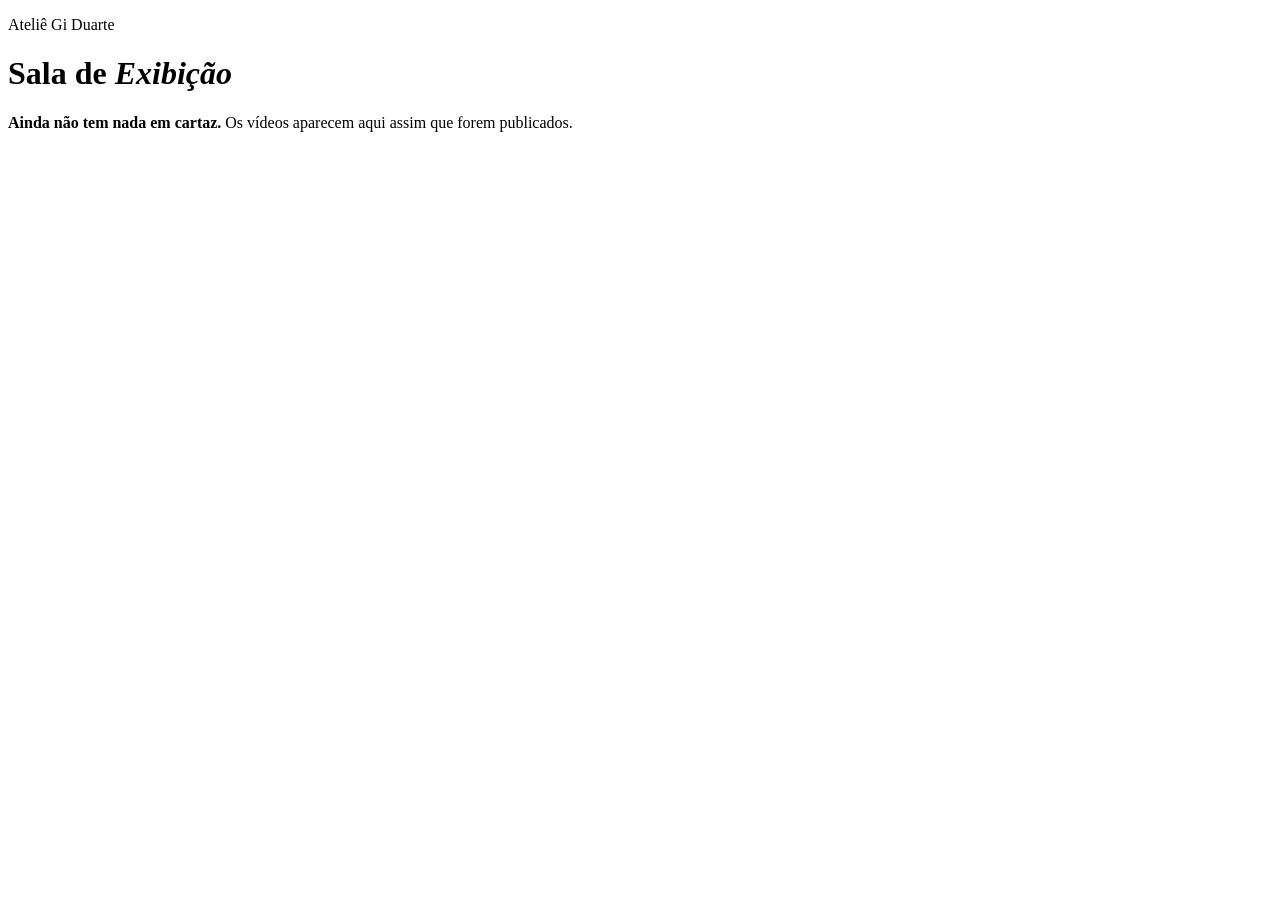
==== index.html @ 1ab86011 "Sala de Exibicao: pagina publica" ====
<!doctype html>
<html lang="pt-BR">
<head>
<meta charset="utf-8">
<meta name="viewport" content="width=device-width, initial-scale=1">
<title>Sala de Exibição · Ateliê Gi Duarte</title>
<meta name="description" content="Sala de exibição privada do Ateliê Gi Duarte.">
<link rel="stylesheet" href="estilo.css">
</head>
<body>
<div class="wrap">

  <header class="topo">
    <div>
      <p class="olho">Ateliê Gi Duarte</p>
      <h1>Sala de <em>Exibição</em></h1>
    </div>
  </header>

  <div id="conteudo">
    <div class="vazio"><strong>Carregando…</strong>Só um instante.</div>
  </div>
</div>

<script>
const $ = (s) => document.querySelector(s);

function timecode(segundos) {
  const s = Math.max(0, Math.floor(segundos || 0));
  const h = String(Math.floor(s / 3600)).padStart(2, '0');
  const m = String(Math.floor((s % 3600) / 60)).padStart(2, '0');
  return `${h}:${m}:${String(s % 60).padStart(2, '0')}`;
}
function escapar(t) {
  const d = document.createElement('div');
  d.textContent = t ?? '';
  return d.innerHTML;
}

let videos = [];

function tocar(i) {
  const v = videos[i];
  const p = $('#player');
  p.src = v.arquivo;
  p.load();
  $('#titulo').textContent = v.titulo;
  $('#descricao').textContent = v.descricao || '';
  $('#descricao').style.display = v.descricao ? 'block' : 'none';
  document.querySelectorAll('.faixa').forEach((f, k) => f.classList.toggle('tocando', k === i));
  location.hash = 'v' + (i + 1);
}

async function iniciar() {
  try {
    const r = await fetch('videos.json?v=' + Date.now());
    videos = await r.json();
  } catch {
    videos = [];
  }

  if (!Array.isArray(videos) || !videos.length) {
    $('#conteudo').innerHTML = `
      <div class="vazio">
        <strong>Ainda não tem nada em cartaz.</strong>
        Os vídeos aparecem aqui assim que forem publicados.
      </div>`;
    return;
  }

  $('#conteudo').innerHTML = `
    <div class="sala">
      <section class="palco">
        <video id="player" controls playsinline preload="metadata" controlsList="nodownload"></video>
        <h2 id="titulo"></h2>
        <p class="desc" id="descricao"></p>
      </section>
      <nav class="alinhamento" aria-label="Lista de vídeos">
        ${videos.map((v, i) => `
          <button class="faixa" data-i="${i}">
            <span class="num">${String(i + 1).padStart(2, '0')}</span>
            <span class="info">
              <b>${escapar(v.titulo)}</b>
              <span>${timecode(v.duracao)}</span>
            </span>
          </button>`).join('')}
      </nav>
    </div>`;

  document.querySelectorAll('.faixa').forEach((f) =>
    f.addEventListener('click', () => tocar(Number(f.dataset.i)))
  );

  // permite mandar o link já apontando pra um vídeo: ...github.io/ateliegiduarte/#v2
  const alvo = parseInt((location.hash.match(/^#v(\d+)$/) || [])[1], 10);
  tocar(alvo >= 1 && alvo <= videos.length ? alvo - 1 : 0);
}

iniciar();
</script>
</body>
</html>
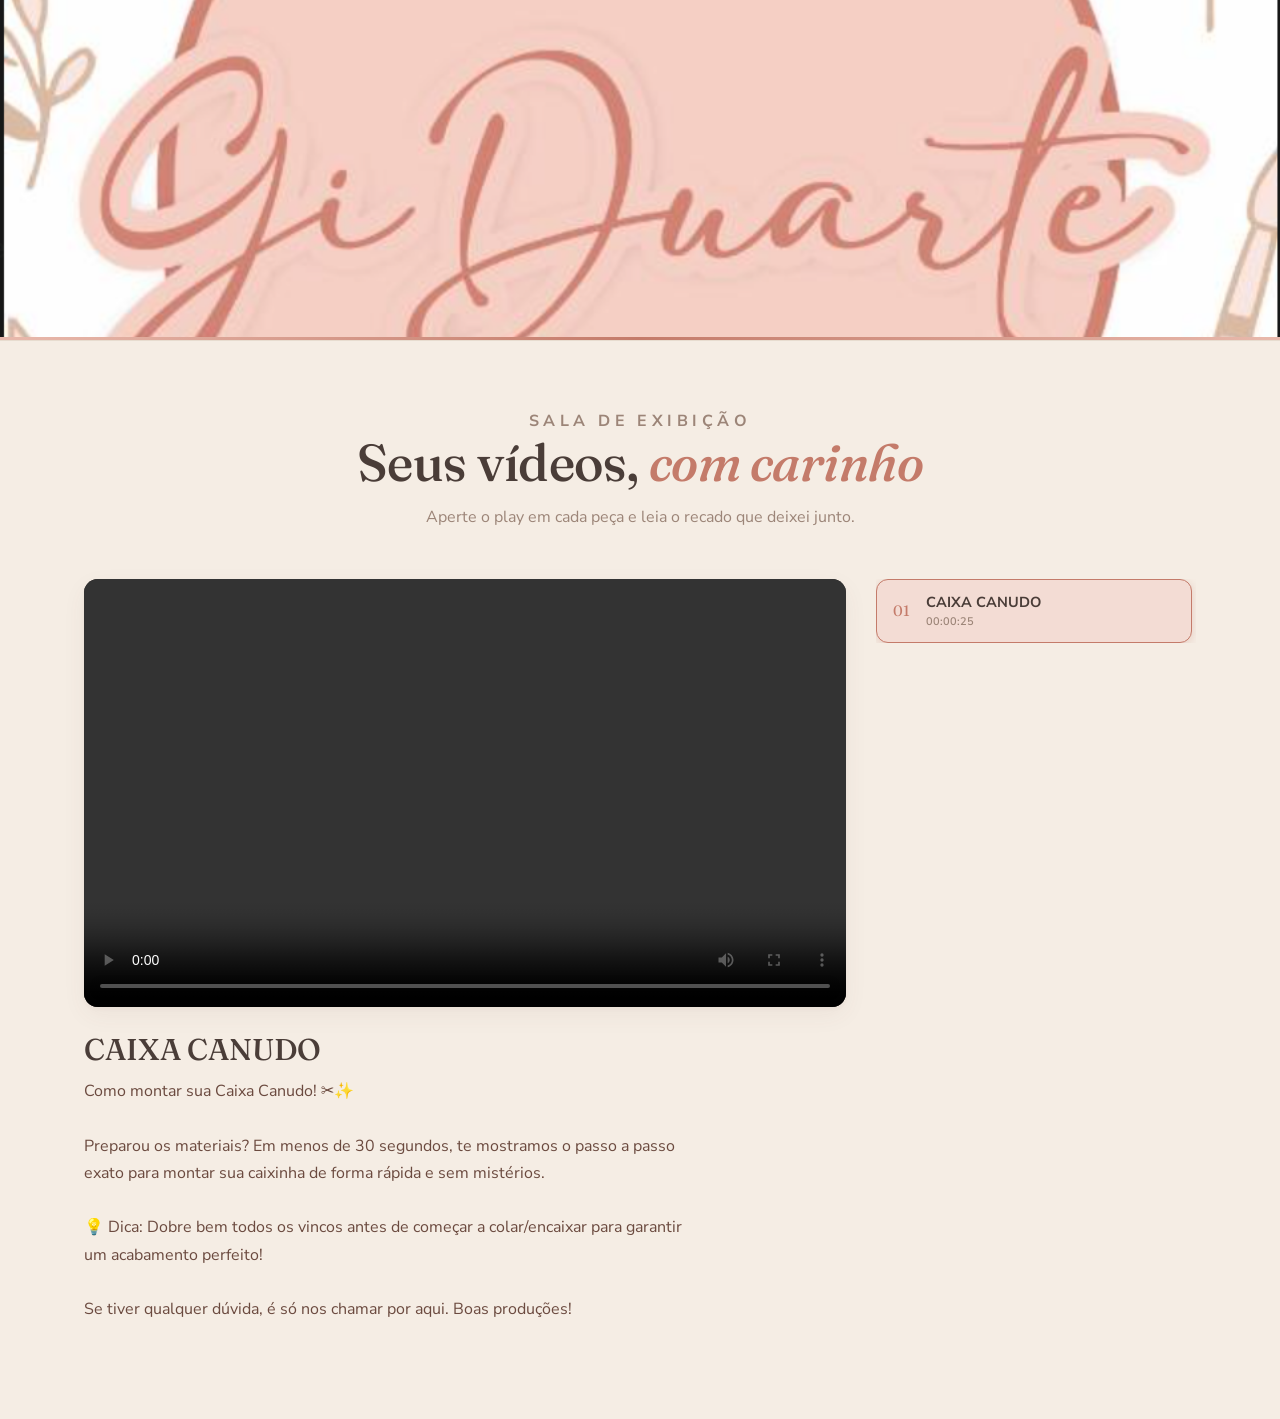
==== commit 1a8a2387: "Nova identidade: logo em banner, paleta terrosa Atelie Gi Duarte" ====
--- a/index.html
+++ b/index.html
@@ -8,14 +8,17 @@
 <link rel="stylesheet" href="estilo.css">
 </head>
 <body>
+
+<div class="banner">
+  <img src="img/logo.png" alt="Ateliê Gi Duarte — Personalizados">
+</div>
+
 <div class="wrap">
-
-  <header class="topo">
-    <div>
-      <p class="olho">Ateliê Gi Duarte</p>
-      <h1>Sala de <em>Exibição</em></h1>
-    </div>
-  </header>
+  <div class="intro">
+    <p class="olho">Sala de Exibição</p>
+    <h1>Seus vídeos, <em>com carinho</em></h1>
+    <p>Aperte o play em cada peça e leia o recado que deixei junto.</p>
+  </div>
 
   <div id="conteudo">
     <div class="vazio"><strong>Carregando…</strong>Só um instante.</div>
--- a/estilo.css
+++ b/estilo.css
@@ -0,0 +1,231 @@
+/* ============================================================
+   Ateliê Gi Duarte — Sala de Exibição
+   Paleta tirada da própria logo: creme, terracota, rosé, argila.
+   ============================================================ */
+@import url('https://fonts.googleapis.com/css2?family=Fraunces:ital,opsz,wght@0,9..144,400;0,9..144,500;0,9..144,600;1,9..144,400&family=Nunito+Sans:opsz,wght@6..12,400;6..12,500;6..12,600;6..12,700&display=swap');
+
+:root{
+  --creme:#f5ede4;        /* fundo */
+  --creme-claro:#fbf6f0;  /* cards */
+  --creme-borda:#e7dccf;  /* linhas */
+  --terracota:#c47b6a;    /* primária — destaques, botões */
+  --terracota-forte:#a85f4f;
+  --rose:#e8b9ac;         /* secundária — apoio */
+  --rose-suave:#f3dcd4;
+  --argila:#6b4a3f;       /* texto corrido */
+  --grafite:#4a3d38;      /* títulos */
+  --mudo:#9c8578;         /* texto secundário */
+  --perigo:#b4553f;
+
+  --serif:'Fraunces',Georgia,serif;
+  --sans:'Nunito Sans',system-ui,sans-serif;
+
+  --sombra-card:0 2px 4px rgba(107,74,63,.04), 0 8px 24px rgba(107,74,63,.06);
+  --sombra-btn:0 2px 8px rgba(196,123,106,.28);
+  --raio:14px;
+}
+
+*{box-sizing:border-box}
+html,body{margin:0;padding:0;background:var(--creme);color:var(--argila);font-family:var(--sans);-webkit-font-smoothing:antialiased}
+
+.wrap{max-width:1160px;margin:0 auto;padding:0 24px 96px}
+
+/* ---------- banner da logo ---------- */
+.banner{
+  position:relative;
+  width:100%;
+  background:#fff;
+  border-bottom:1px solid var(--creme-borda);
+  overflow:hidden;
+}
+.banner img{
+  display:block;
+  width:100%;
+  max-height:340px;
+  object-fit:cover;
+  object-position:center;
+}
+/* faixa terracota fina que emenda o banner ao conteúdo */
+.banner::after{
+  content:'';
+  position:absolute;left:0;right:0;bottom:0;height:3px;
+  background:linear-gradient(90deg,var(--rose),var(--terracota),var(--rose));
+}
+
+/* ---------- cabeçalho de seção ---------- */
+.intro{
+  text-align:center;
+  padding:52px 24px 8px;
+  max-width:720px;margin:0 auto;
+}
+.olho{
+  font-family:var(--sans);
+  font-weight:700;
+  font-size:12px;
+  letter-spacing:.28em;
+  text-transform:uppercase;
+  color:var(--terracota);
+  margin:0 0 14px;
+}
+h1{
+  font-family:var(--serif);
+  font-weight:500;
+  font-size:clamp(34px,5.5vw,52px);
+  line-height:1.05;
+  letter-spacing:-.01em;
+  color:var(--grafite);
+  margin:0;
+}
+h1 em{font-style:italic;color:var(--terracota)}
+.intro p{
+  font-size:16px;
+  line-height:1.6;
+  color:var(--mudo);
+  margin:16px auto 0;
+  max-width:52ch;
+}
+
+/* ---------- botões ---------- */
+.btn{
+  font-family:var(--sans);
+  font-weight:700;
+  font-size:14px;
+  letter-spacing:.01em;
+  padding:13px 22px;
+  border-radius:999px;
+  border:1.5px solid var(--creme-borda);
+  background:var(--creme-claro);
+  color:var(--argila);
+  cursor:pointer;
+  text-decoration:none;
+  display:inline-flex;align-items:center;gap:8px;
+  transition:transform .3s ease, box-shadow .3s ease, background .3s ease, border-color .3s ease, color .3s ease;
+}
+.btn:hover{border-color:var(--terracota);color:var(--terracota-forte);transform:translateY(-2px)}
+.btn:active{transform:translateY(0)}
+.btn:focus-visible{outline:2px solid var(--terracota);outline-offset:2px}
+
+.btn-solido{
+  background:var(--terracota);
+  border-color:var(--terracota);
+  color:#fff;
+  box-shadow:var(--sombra-btn);
+}
+.btn-solido:hover{background:var(--terracota-forte);border-color:var(--terracota-forte);color:#fff;box-shadow:0 4px 16px rgba(196,123,106,.4)}
+.btn-solido:disabled{opacity:.5;cursor:not-allowed;transform:none;box-shadow:none}
+.btn-perigo:hover{border-color:var(--perigo);color:var(--perigo)}
+
+/* ---------- área de arrastar ---------- */
+.solta{
+  position:relative;
+  border:2px dashed var(--rose);
+  border-radius:var(--raio);
+  background:var(--creme-claro);
+  padding:56px 28px;
+  text-align:center;
+  cursor:pointer;
+  margin-top:32px;
+  transition:border-color .3s, background .3s, transform .3s;
+}
+.solta:hover{border-color:var(--terracota);transform:translateY(-1px)}
+.solta.ativa{border-color:var(--terracota);border-style:solid;background:var(--rose-suave)}
+.solta h2{font-family:var(--serif);font-weight:500;font-size:28px;color:var(--grafite);margin:0 0 8px}
+.solta p{margin:0;color:var(--mudo);font-size:15px}
+.solta .dica{
+  font-family:var(--sans);font-weight:600;font-size:12px;letter-spacing:.06em;
+  text-transform:uppercase;color:var(--terracota);margin-top:18px;
+}
+
+/* ---------- fila / progresso ---------- */
+.barra-geral{height:4px;background:var(--creme-borda);border-radius:999px;overflow:hidden;margin:20px 0 6px}
+.barra-geral span{display:block;height:100%;width:0;background:linear-gradient(90deg,var(--rose),var(--terracota));transition:width .3s}
+
+/* ---------- seção ---------- */
+.secao-titulo{display:flex;align-items:baseline;gap:12px;margin:56px 0 24px}
+.secao-titulo h2{font-family:var(--serif);font-weight:500;font-size:26px;color:var(--grafite);margin:0}
+.secao-titulo .conta{font-family:var(--sans);font-weight:600;font-size:12px;letter-spacing:.08em;text-transform:uppercase;color:var(--mudo)}
+
+/* ---------- grade de vídeos ---------- */
+.grade{display:grid;grid-template-columns:repeat(auto-fill,minmax(300px,1fr));gap:22px}
+.card{
+  background:var(--creme-claro);
+  border:1px solid var(--creme-borda);
+  border-radius:var(--raio);
+  overflow:hidden;
+  display:flex;flex-direction:column;
+  box-shadow:var(--sombra-card);
+  transition:transform .3s ease, box-shadow .3s ease;
+}
+.card:hover{transform:translateY(-4px);box-shadow:0 6px 12px rgba(107,74,63,.08),0 16px 40px rgba(107,74,63,.1)}
+.card .tela{position:relative;aspect-ratio:16/9;background:#efe4d8;border-bottom:1px solid var(--creme-borda)}
+.card .tela video{width:100%;height:100%;object-fit:cover;display:block}
+.card .timecode{
+  position:absolute;right:10px;bottom:10px;
+  font-family:var(--sans);font-weight:700;font-size:11px;
+  padding:4px 9px;border-radius:999px;
+  background:rgba(74,61,56,.86);color:#fff;letter-spacing:.04em;
+}
+.card .corpo{padding:18px 20px 20px;display:flex;flex-direction:column;gap:10px;flex:1}
+.card h3{font-family:var(--serif);font-weight:500;font-size:21px;line-height:1.25;color:var(--grafite);margin:0}
+.card .desc{margin:0;font-size:14.5px;line-height:1.55;color:var(--argila);white-space:pre-wrap}
+.card .desc.vazia{font-style:italic;color:var(--mudo)}
+.card .meta{font-family:var(--sans);font-weight:600;font-size:11px;letter-spacing:.04em;text-transform:uppercase;color:var(--mudo)}
+.card .acoes{display:flex;gap:8px;margin-top:auto;padding-top:8px}
+
+/* campos de edição */
+.campo{
+  width:100%;background:#fff;
+  border:1.5px solid var(--creme-borda);border-radius:10px;
+  color:var(--argila);font-family:var(--sans);font-size:14.5px;
+  padding:11px 13px;resize:vertical;
+}
+.campo:focus{outline:none;border-color:var(--terracota)}
+.campo::placeholder{color:#bca99b}
+
+.vazio{
+  border:1px solid var(--creme-borda);border-radius:var(--raio);
+  padding:52px 24px;text-align:center;color:var(--mudo);
+  background:var(--creme-claro);box-shadow:var(--sombra-card);
+}
+.vazio strong{display:block;font-family:var(--serif);font-weight:500;font-size:23px;color:var(--grafite);margin-bottom:8px}
+
+/* ---------- página de exibição ---------- */
+.sala{display:grid;grid-template-columns:1fr 320px;gap:30px;align-items:start;margin-top:40px}
+@media(max-width:900px){.sala{grid-template-columns:1fr}}
+.palco{position:sticky;top:24px}
+.palco video{
+  width:100%;aspect-ratio:16/9;background:#2a2320;
+  border-radius:var(--raio);display:block;box-shadow:var(--sombra-card);
+}
+.palco h2{font-family:var(--serif);font-weight:500;font-size:30px;color:var(--grafite);margin:24px 0 10px}
+.palco .desc{font-size:16px;line-height:1.7;color:var(--argila);white-space:pre-wrap;margin:0;max-width:60ch}
+
+.alinhamento{display:grid;gap:8px;max-height:78vh;overflow-y:auto;padding-right:4px}
+.faixa{
+  display:flex;gap:13px;align-items:center;text-align:left;width:100%;
+  padding:12px;background:var(--creme-claro);
+  border:1px solid var(--creme-borda);border-radius:12px;
+  color:var(--argila);cursor:pointer;font-family:var(--sans);
+  transition:border-color .3s, transform .3s, box-shadow .3s;
+}
+.faixa:hover{border-color:var(--rose);transform:translateX(2px)}
+.faixa.tocando{border-color:var(--terracota);background:var(--rose-suave);box-shadow:var(--sombra-btn)}
+.faixa .num{font-family:var(--serif);font-size:15px;color:var(--terracota);flex:none;width:24px;text-align:center}
+.faixa .info{min-width:0}
+.faixa .info b{display:block;font-weight:700;font-size:14.5px;color:var(--grafite);overflow:hidden;text-overflow:ellipsis;white-space:nowrap}
+.faixa .info span{font-family:var(--sans);font-weight:600;font-size:11px;color:var(--mudo)}
+
+/* ---------- aviso flutuante ---------- */
+.aviso{
+  position:fixed;right:24px;bottom:24px;z-index:20;
+  background:#fff;border:1px solid var(--creme-borda);
+  border-left:4px solid var(--terracota);border-radius:12px;
+  padding:14px 20px;font-size:14px;font-weight:600;color:var(--argila);
+  box-shadow:0 12px 40px rgba(107,74,63,.18);
+  transform:translateY(20px);opacity:0;transition:transform .3s, opacity .3s;
+  max-width:min(90vw,420px);
+}
+.aviso.mostra{transform:translateY(0);opacity:1}
+.aviso.ruim{border-left-color:var(--perigo)}
+
+@media(prefers-reduced-motion:reduce){*{transition:none!important;animation:none!important}}
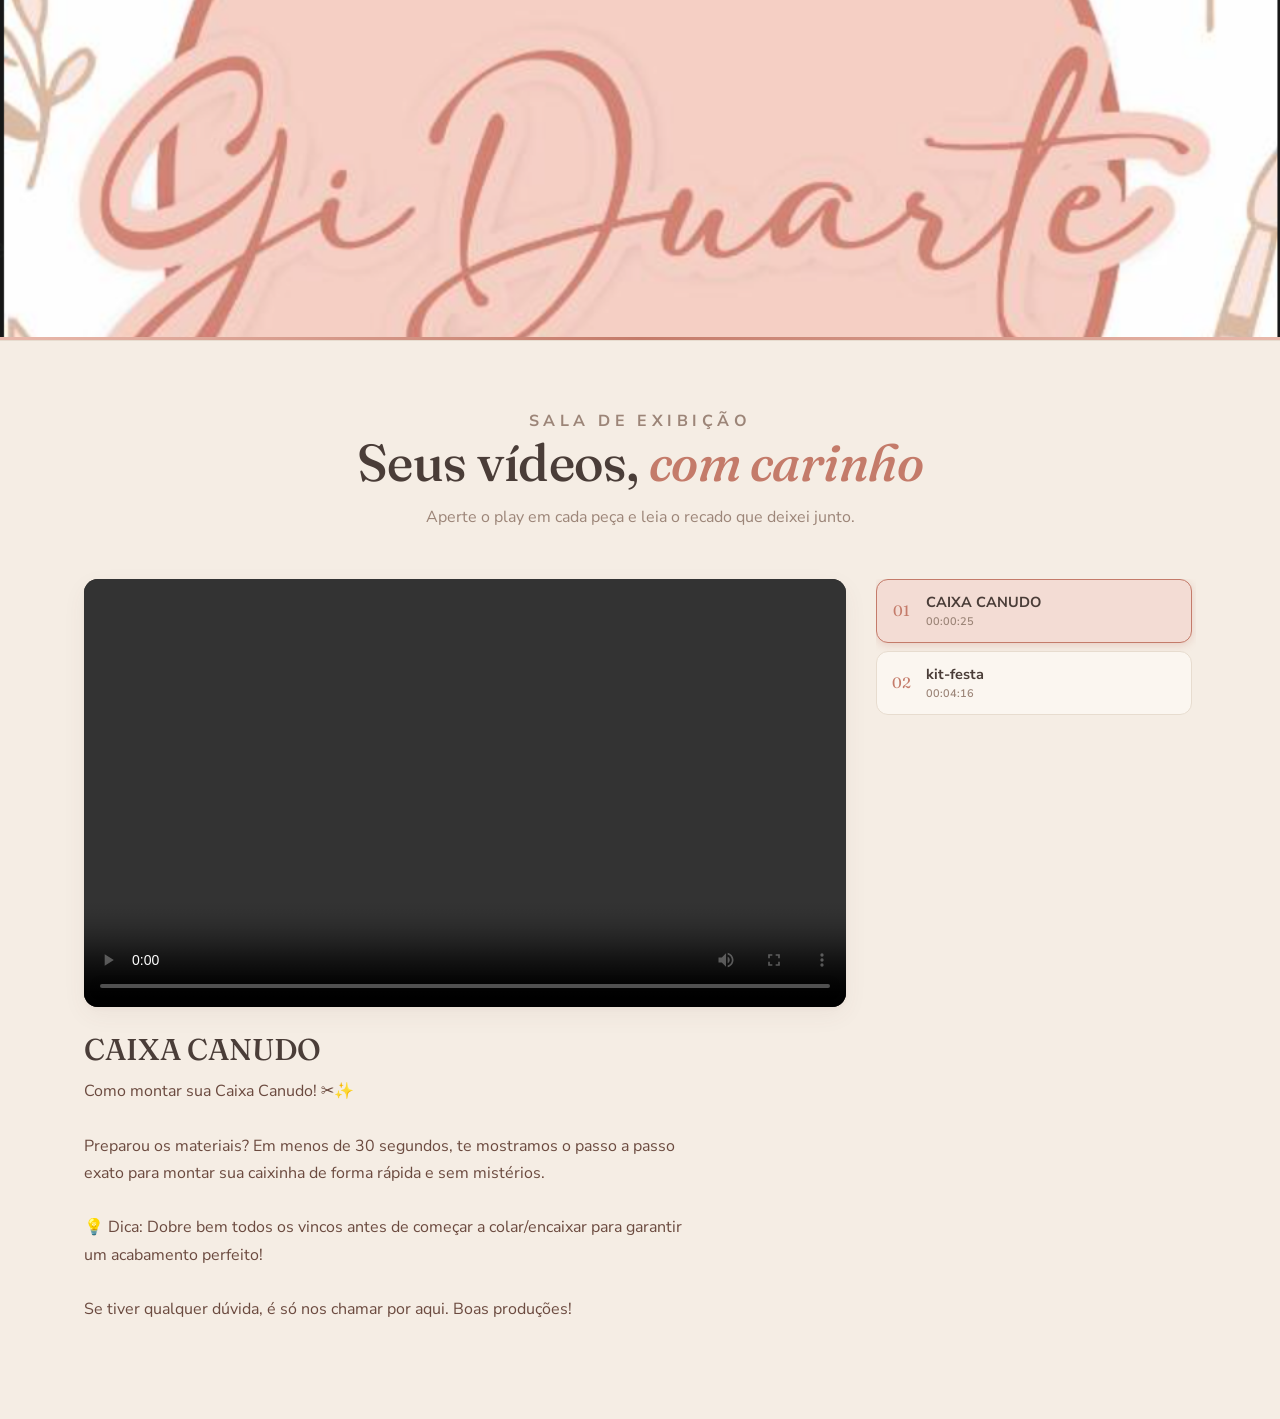
==== commit b37b8f4c: "Fura cache do CSS (v=2) e reforca empilhamento mobile" ====
--- a/index.html
+++ b/index.html
@@ -5,7 +5,7 @@
 <meta name="viewport" content="width=device-width, initial-scale=1">
 <title>Sala de Exibição · Ateliê Gi Duarte</title>
 <meta name="description" content="Sala de exibição privada do Ateliê Gi Duarte.">
-<link rel="stylesheet" href="estilo.css">
+<link rel="stylesheet" href="estilo.css?v=2">
 </head>
 <body>
 
--- a/estilo.css
+++ b/estilo.css
@@ -191,7 +191,15 @@
 
 /* ---------- página de exibição ---------- */
 .sala{display:grid;grid-template-columns:1fr 320px;gap:30px;align-items:start;margin-top:40px}
-@media(max-width:900px){.sala{grid-template-columns:1fr}}
+@media(max-width:900px){
+  .sala{grid-template-columns:1fr}
+  /* no celular nada fica grudado nem com rolagem própria — a página inteira rola */
+  .palco{position:static}
+  .alinhamento{max-height:none;overflow:visible;padding-right:0}
+  /* garante que a lista venha depois da descrição, empilhada, sem espremer */
+  .faixa{min-height:56px}
+  .palco .desc{max-width:100%}
+}
 .palco{position:sticky;top:24px}
 .palco video{
   width:100%;aspect-ratio:16/9;background:#2a2320;
